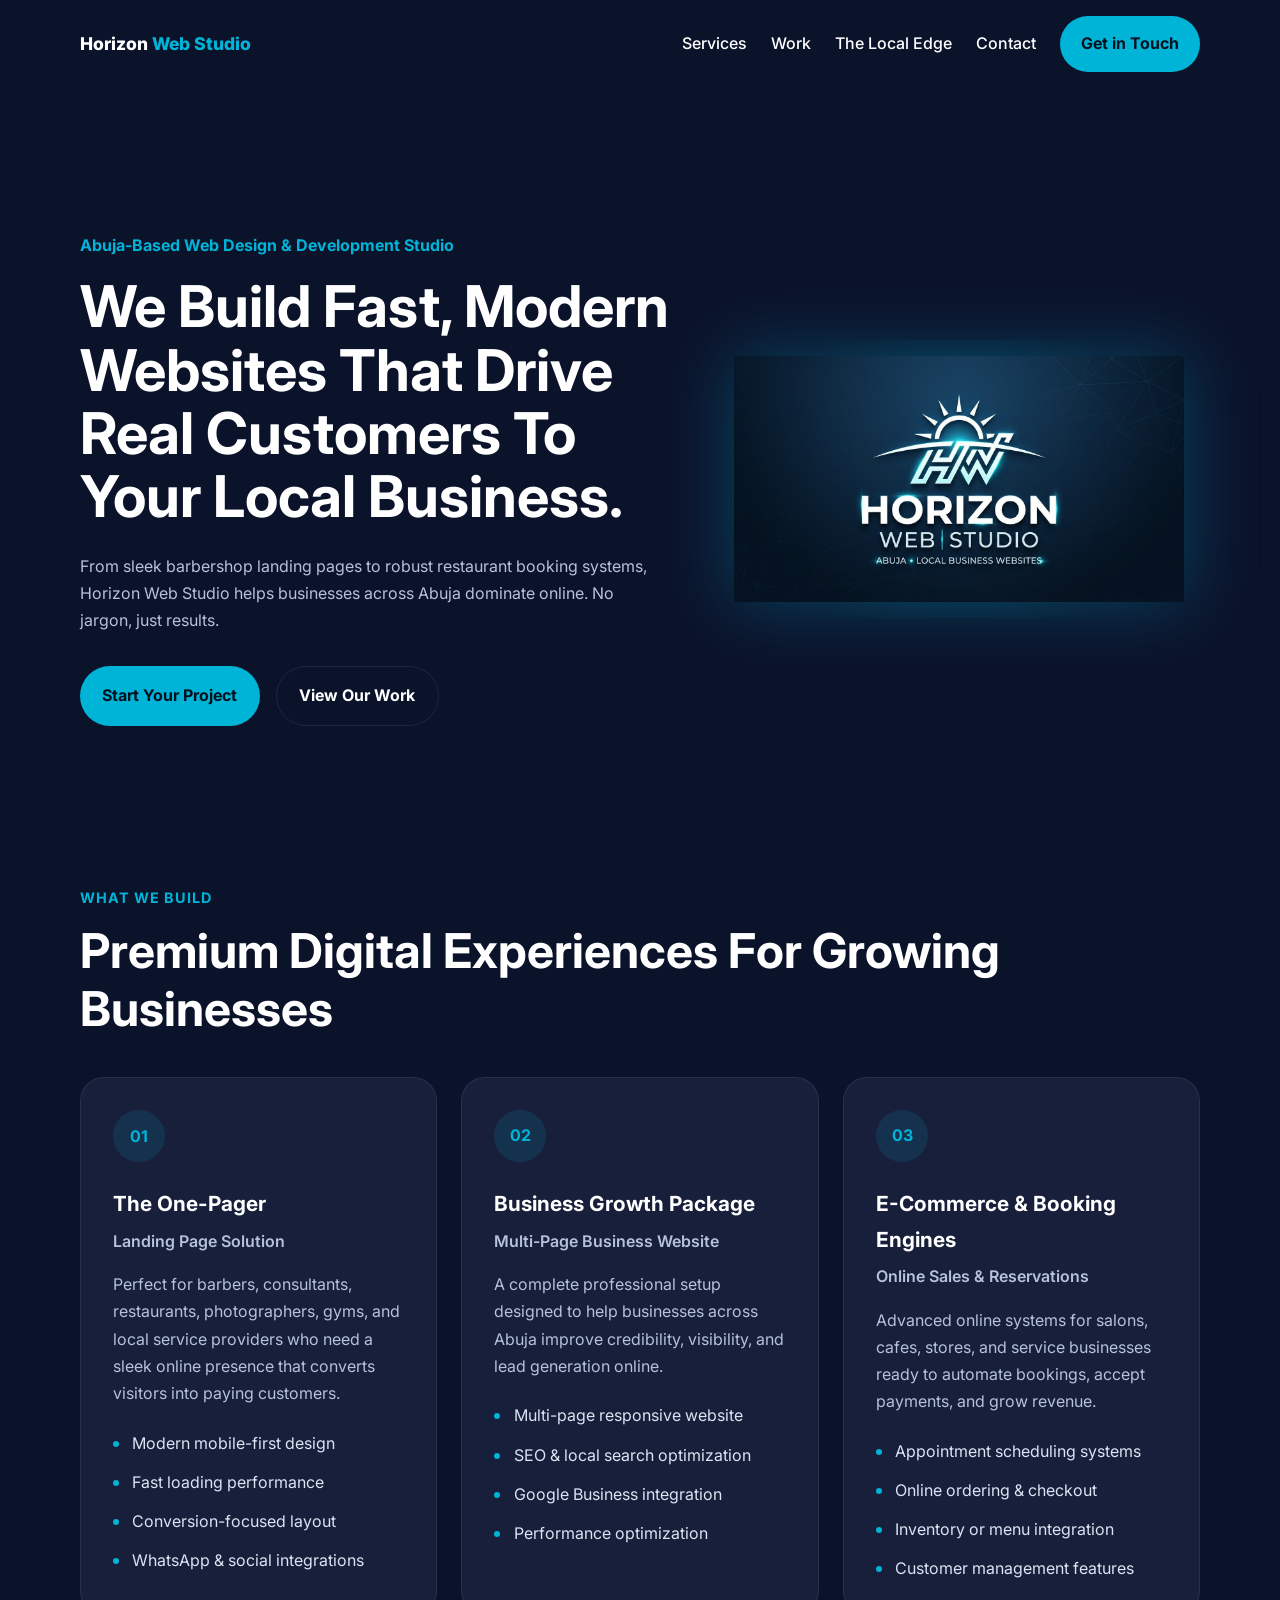
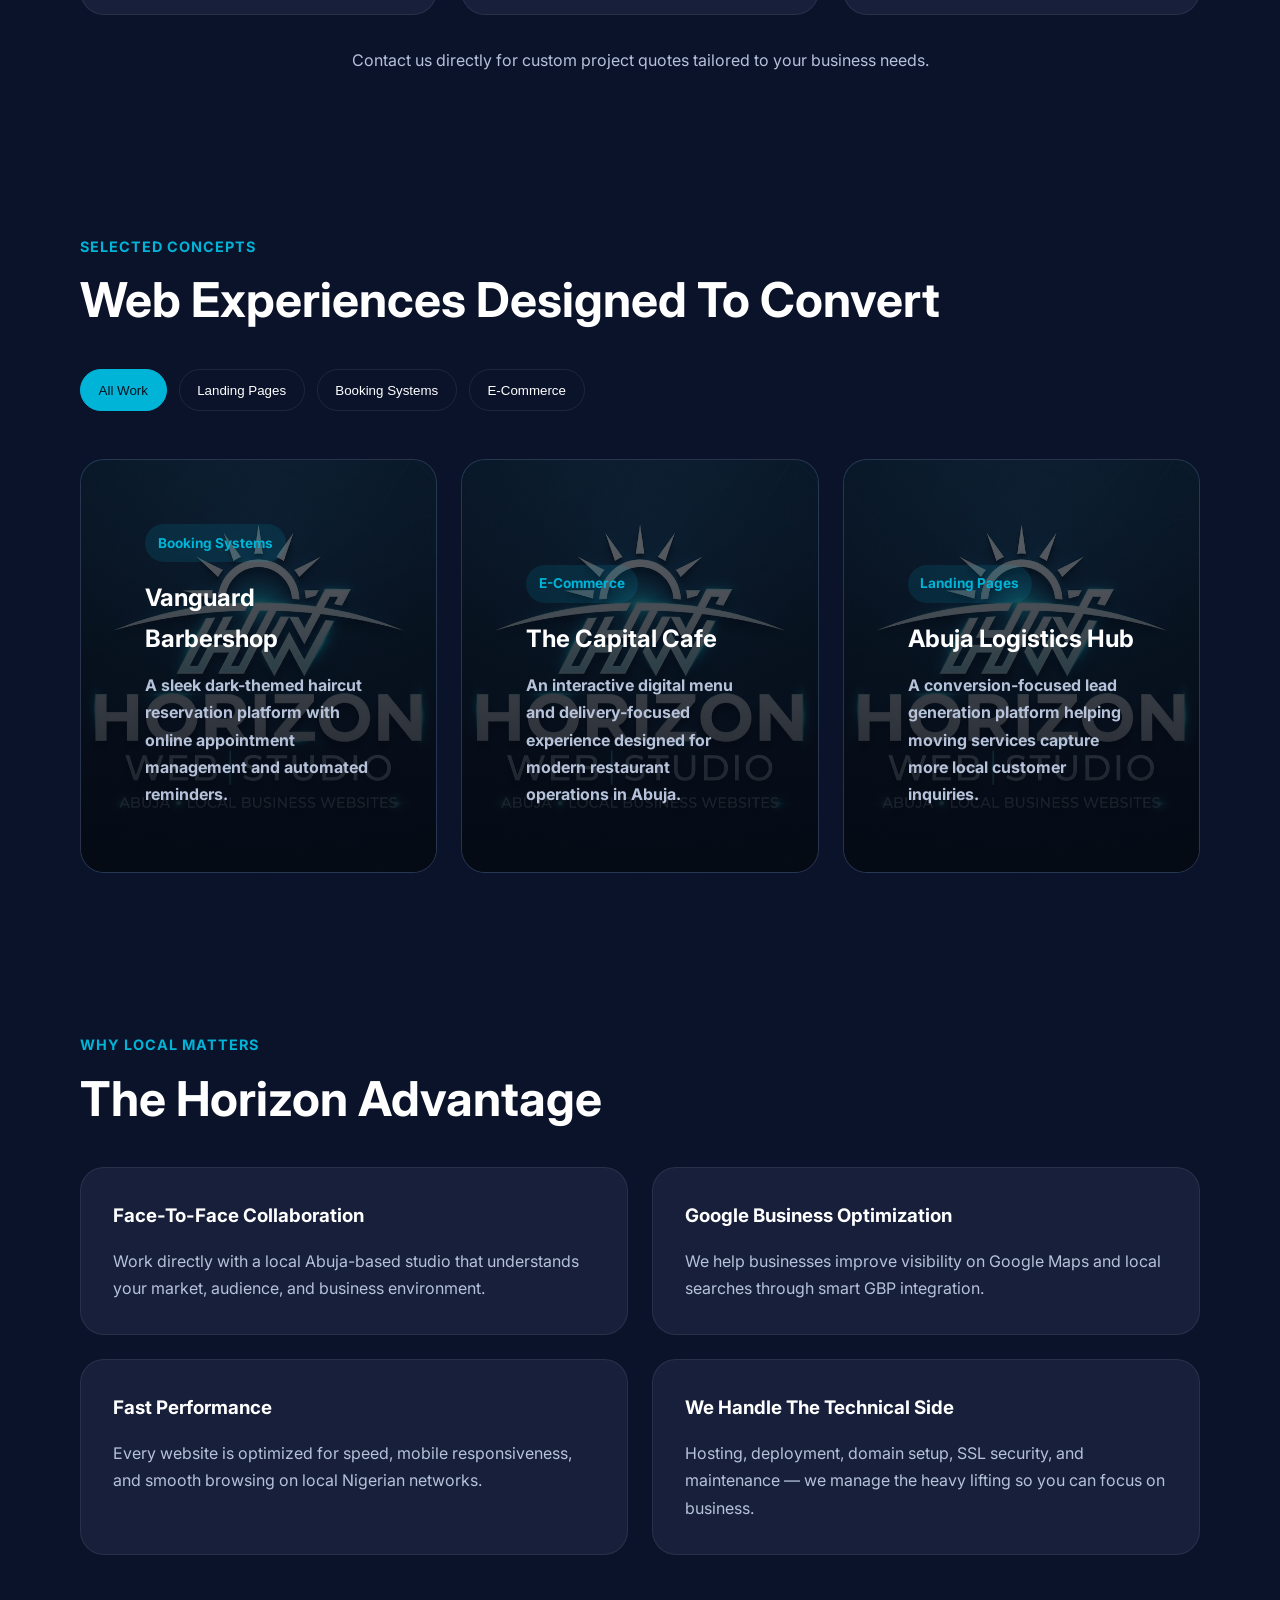
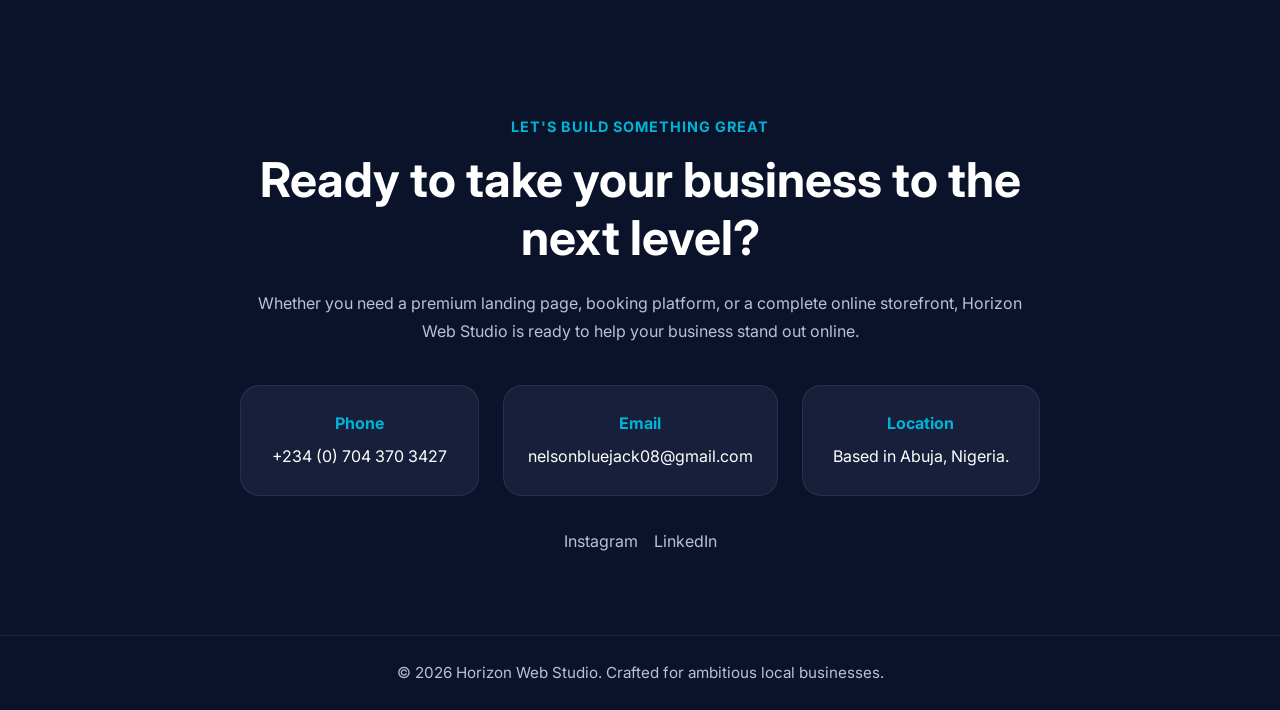
==== index.html @ 3ac1c565 "Add files via upload" ====
<!DOCTYPE html>
<html lang="en">
<head>
  <meta charset="UTF-8" />
  <meta name="viewport" content="width=device-width, initial-scale=1.0" />

  <title>Horizon Web Studio | Premium Web Development in Abuja</title>

  <!-- Favicon -->
  <link rel="icon" type="image/svg+xml" href="./favicon.svg" />

  <!-- Fonts -->
  <link rel="preconnect" href="https://fonts.googleapis.com" />
  <link rel="preconnect" href="https://fonts.gstatic.com" crossorigin />
  <link
    href="https://fonts.googleapis.com/css2?family=Inter:wght@400;500;600;700;800&display=swap"
    rel="stylesheet"
  />

  <!-- CSS -->
  <link rel="stylesheet" href="./style.css" />
</head>
<body>

  <!-- HEADER -->
  <header class="header" id="header">
    <div class="container nav-container">

      <a href="#hero" class="logo">
        Horizon <span>Web Studio</span>
      </a>

      <button
        class="menu-toggle"
        id="menuToggle"
        aria-label="Toggle navigation"
        aria-expanded="false"
        aria-controls="mobileNav"
      >
        <span></span>
        <span></span>
        <span></span>
      </button>

      <nav class="nav" id="mobileNav">
        <a href="#services">Services</a>
        <a href="#portfolio">Work</a>
        <a href="#local-edge">The Local Edge</a>
        <a href="#contact">Contact</a>

        <a href="#contact" class="nav-cta">
          Get in Touch
        </a>
      </nav>
    </div>
  </header>

  <!-- HERO -->
  <section class="hero" id="hero">
    <div class="container hero-grid">

      <div class="hero-content">
        <p class="hero-tag">
          Abuja-Based Web Design & Development Studio
        </p>

        <h1>
          We Build Fast, Modern Websites That Drive Real Customers To Your Local Business.
        </h1>

        <p class="hero-description">
          From sleek barbershop landing pages to robust restaurant booking systems,
          Horizon Web Studio helps businesses across Abuja dominate online.
          No jargon, just results.
        </p>

        <div class="hero-actions">
          <a href="#contact" class="btn btn-primary">
            Start Your Project
          </a>

          <a href="#portfolio" class="btn btn-secondary">
            View Our Work
          </a>
        </div>
      </div>

      <div class="hero-visual">
        <div class="hero-image-wrapper">
          <img
            src="./logo-hero.png"
            alt="Horizon Web Studio Premium Logo"
            class="hero-image"
          />
        </div>
      </div>

    </div>
  </section>

  <!-- SERVICES -->
  <section class="services section" id="services">
    <div class="container">

      <div class="section-heading">
        <p class="section-label">What We Build</p>
        <h2>Premium Digital Experiences For Growing Businesses</h2>
      </div>

      <div class="services-grid">

        <article class="service-card">
          <div class="service-icon">01</div>

          <h3>The One-Pager</h3>

          <p class="service-subtitle">
            Landing Page Solution
          </p>

          <p>
            Perfect for barbers, consultants, restaurants, photographers,
            gyms, and local service providers who need a sleek online presence
            that converts visitors into paying customers.
          </p>

          <ul>
            <li>Modern mobile-first design</li>
            <li>Fast loading performance</li>
            <li>Conversion-focused layout</li>
            <li>WhatsApp & social integrations</li>
          </ul>
        </article>

        <article class="service-card">
          <div class="service-icon">02</div>

          <h3>Business Growth Package</h3>

          <p class="service-subtitle">
            Multi-Page Business Website
          </p>

          <p>
            A complete professional setup designed to help businesses across Abuja
            improve credibility, visibility, and lead generation online.
          </p>

          <ul>
            <li>Multi-page responsive website</li>
            <li>SEO & local search optimization</li>
            <li>Google Business integration</li>
            <li>Performance optimization</li>
          </ul>
        </article>

        <article class="service-card">
          <div class="service-icon">03</div>

          <h3>E-Commerce & Booking Engines</h3>

          <p class="service-subtitle">
            Online Sales & Reservations
          </p>

          <p>
            Advanced online systems for salons, cafes, stores, and service businesses
            ready to automate bookings, accept payments, and grow revenue.
          </p>

          <ul>
            <li>Appointment scheduling systems</li>
            <li>Online ordering & checkout</li>
            <li>Inventory or menu integration</li>
            <li>Customer management features</li>
          </ul>
        </article>

      </div>

      <p class="services-note">
        Contact us directly for custom project quotes tailored to your business needs.
      </p>

    </div>
  </section>

  <!-- PORTFOLIO -->
  <section class="portfolio section" id="portfolio">
    <div class="container">

      <div class="section-heading">
        <p class="section-label">Selected Concepts</p>
        <h2>Web Experiences Designed To Convert</h2>
      </div>

      <!-- FILTERS -->
      <div class="portfolio-filters">

        <button class="filter-btn active" data-filter="all">
          All Work
        </button>

        <button class="filter-btn" data-filter="landing">
          Landing Pages
        </button>

        <button class="filter-btn" data-filter="booking">
          Booking Systems
        </button>

        <button class="filter-btn" data-filter="ecommerce">
          E-Commerce
        </button>

      </div>

      <!-- GRID -->
      <div class="portfolio-grid">

        <article
        class="portfolio-card"
        data-category="booking"
        >
            <img
                src="./logo-hero.png"
                alt="Vanguard Barbershop website preview"
                class="portfolio-image"
            />

            <div class="portfolio-overlay"></div>

            <div class="portfolio-content">
                <span class="portfolio-tag">
                Booking Systems
                </span>

                <h3>Vanguard Barbershop</h3>

                <p>
                A sleek dark-themed haircut reservation platform with online
                appointment management and automated reminders.
                </p>
            </div>
        </article>

        <article
          class="portfolio-card"
          data-category="ecommerce"
        >

            <img
                src="./logo-hero.png"
                alt="Vanguard Barbershop website preview"
                class="portfolio-image"
            />

          <div class="portfolio-overlay"></div>

          <div class="portfolio-content">
            <span class="portfolio-tag">
              E-Commerce
            </span>

            <h3>The Capital Cafe</h3>

            <p>
              An interactive digital menu and delivery-focused experience
              designed for modern restaurant operations in Abuja.
            </p>
          </div>
        </article>

        <article
          class="portfolio-card"
          data-category="landing"
        >

            <img
                src="./logo-hero.png"
                alt="Vanguard Barbershop website preview"
                class="portfolio-image"
            />

          <div class="portfolio-overlay"></div>

          <div class="portfolio-content">
            <span class="portfolio-tag">
              Landing Pages
            </span>

            <h3>Abuja Logistics Hub</h3>

            <p>
              A conversion-focused lead generation platform helping moving
              services capture more local customer inquiries.
            </p>
          </div>
        </article>

      </div>

    </div>
  </section>

  <!-- LOCAL EDGE -->
  <section class="local-edge section" id="local-edge">
    <div class="container">

      <div class="section-heading">
        <p class="section-label">Why Local Matters</p>
        <h2>The Horizon Advantage</h2>
      </div>

      <div class="edge-grid">

        <div class="edge-card">
          <h3>Face-To-Face Collaboration</h3>

          <p>
            Work directly with a local Abuja-based studio that understands your
            market, audience, and business environment.
          </p>
        </div>

        <div class="edge-card">
          <h3>Google Business Optimization</h3>

          <p>
            We help businesses improve visibility on Google Maps and local
            searches through smart GBP integration.
          </p>
        </div>

        <div class="edge-card">
          <h3>Fast Performance</h3>

          <p>
            Every website is optimized for speed, mobile responsiveness,
            and smooth browsing on local Nigerian networks.
          </p>
        </div>

        <div class="edge-card">
          <h3>We Handle The Technical Side</h3>

          <p>
            Hosting, deployment, domain setup, SSL security, and maintenance —
            we manage the heavy lifting so you can focus on business.
          </p>
        </div>

      </div>

    </div>
  </section>

  <!-- CONTACT -->
  <section class="contact section" id="contact">
    <div class="container contact-container">

      <p class="section-label">Let's Build Something Great</p>

      <h2>
        Ready to take your business to the next level?
      </h2>

      <p class="contact-description">
        Whether you need a premium landing page, booking platform,
        or a complete online storefront, Horizon Web Studio is ready
        to help your business stand out online.
      </p>

      <div class="contact-details">

        <div class="contact-item">
          <span>Phone</span>
          <a href="tel:+2347043703427">
            +234 (0) 704 370 3427
          </a>
        </div>

        <div class="contact-item">
          <span>Email</span>
          <a href="mailto:nelsonbluejack08@gmail.com">
            nelsonbluejack08@gmail.com
          </a>
        </div>

        <div class="contact-item">
          <span>Location</span>
          <p>Based in Abuja, Nigeria.</p>
        </div>

      </div>

      <div class="social-links">
        <a href="#">Instagram</a>
        <a href="#">LinkedIn</a>
      </div>

    </div>
  </section>

  <!-- FOOTER -->
  <footer class="footer">
    <div class="container footer-content">
      <p>
        © 2026 Horizon Web Studio. Crafted for ambitious local businesses.
      </p>
    </div>
  </footer>

  <!-- JS -->
  <script src="./app.js"></script>

</body>
</html>
---- style.css ----
/* RESET */
* {
  margin: 0;
  padding: 0;
  box-sizing: border-box;
}

html {
  scroll-behavior: smooth;
}

body {
  font-family: "Inter", sans-serif;
  background: #0b132b;
  color: #ffffff;
  line-height: 1.7;
  overflow-x: hidden;
}

/* VARIABLES */
:root {
  --bg-primary: #0b132b;
  --bg-secondary: #1c2541;
  --card-bg: rgba(28, 37, 65, 0.75);
  --text-primary: #ffffff;
  --text-secondary: #b6c2d9;
  --accent: #00b4d8;
  --accent-light: #4ea8de;
  --border: rgba(255, 255, 255, 0.08);
  --shadow: 0 10px 40px rgba(0, 180, 216, 0.15);
}

/* GLOBAL */
.container {
  width: min(1120px, 92%);
  margin-inline: auto;
}

.section {
  padding: 5rem 0;
}

.section-heading {
  margin-bottom: 2.5rem;
}

.section-label {
  color: var(--accent);
  font-weight: 700;
  text-transform: uppercase;
  letter-spacing: 1px;
  margin-bottom: 0.75rem;
  font-size: 0.9rem;
}

.section-heading h2,
.contact h2 {
  font-size: 2rem;
  line-height: 1.2;
}

img {
  max-width: 100%;
  display: block;
}

a {
  text-decoration: none;
}

ul {
  list-style: none;
}

/* HEADER */
.header {
  position: sticky;
  top: 0;
  z-index: 1000;
  padding: 1rem 0;
  transition: all 0.3s ease;
}

.header.scrolled {
  background: rgba(11, 19, 43, 0.78);
  backdrop-filter: blur(14px);
  border-bottom: 1px solid var(--border);
}

.nav-container {
  display: flex;
  align-items: center;
  justify-content: space-between;
}

.logo {
  color: white;
  font-size: 1.1rem;
  font-weight: 800;
}

.logo span {
  color: var(--accent);
}

.menu-toggle {
  width: 48px;
  height: 48px;
  background: transparent;
  border: none;
  display: flex;
  flex-direction: column;
  justify-content: center;
  gap: 5px;
  cursor: pointer;
}

.menu-toggle span {
  width: 24px;
  height: 2px;
  background: white;
  transition: 0.3s ease;
}

.nav {
  position: fixed;
  top: 80px;
  left: 0;
  width: 100%;
  background: rgba(11, 19, 43, 0.96);
  backdrop-filter: blur(18px);
  padding: 2rem;
  display: flex;
  flex-direction: column;
  gap: 1.5rem;
  transform: translateY(-150%);
  transition: 0.35s ease;
  border-bottom: 1px solid var(--border);
}

.nav.active {
  transform: translateY(0);
}

.nav a {
  color: white;
  font-weight: 500;
}

.nav-cta {
  display: inline-flex;
  justify-content: center;
  align-items: center;
  background: var(--accent);
  color: #04111f !important;
  padding: 0.9rem 1.3rem;
  border-radius: 999px;
  font-weight: 700 !important;
}

/* HERO */
.hero {
  padding: 7rem 0 5rem;
}

.hero-grid {
  display: grid;
  gap: 3rem;
  align-items: center;
}

.hero-tag {
  color: var(--accent);
  font-weight: 700;
  margin-bottom: 1rem;
}

.hero h1 {
  font-size: 2.5rem;
  line-height: 1.1;
  margin-bottom: 1.5rem;
}

.hero-description {
  color: var(--text-secondary);
  margin-bottom: 2rem;
  max-width: 600px;
}

.hero-actions {
  display: flex;
  flex-wrap: wrap;
  gap: 1rem;
}

.btn {
  display: inline-flex;
  align-items: center;
  justify-content: center;
  padding: 0.95rem 1.4rem;
  border-radius: 999px;
  font-weight: 700;
  transition: 0.3s ease;
}

.btn-primary {
  background: var(--accent);
  color: #04111f;
}

.btn-primary:hover {
  transform: translateY(-3px);
  box-shadow: var(--shadow);
}

.btn-secondary {
  border: 1px solid var(--border);
  color: white;
}

.btn-secondary:hover {
  border-color: var(--accent);
  color: var(--accent);
}

.hero-image-wrapper {
  background: radial-gradient(
    circle at center,
    rgba(0, 180, 216, 0.18),
    transparent 70%
  );
  border-radius: 2rem;
  padding: 1rem;
  animation: float 4s ease-in-out infinite;
}

.hero-image {
  width: 100%;
  max-width: 500px;
  margin-inline: auto;
  filter: drop-shadow(0 0 35px rgba(0, 180, 216, 0.3));
}

@keyframes float {
  0%,
  100% {
    transform: translateY(0);
  }

  50% {
    transform: translateY(-10px);
  }
}

/* SERVICES */
.services-grid {
  display: grid;
  gap: 1.5rem;
}

.service-card {
  background: var(--card-bg);
  border: 1px solid var(--border);
  border-radius: 1.5rem;
  padding: 2rem;
  backdrop-filter: blur(10px);
  transition: 0.3s ease;
}

.service-card:hover {
  transform: translateY(-5px);
  border-color: rgba(0, 180, 216, 0.4);
}

.service-icon {
  width: 52px;
  height: 52px;
  border-radius: 50%;
  background: rgba(0, 180, 216, 0.12);
  color: var(--accent);
  display: grid;
  place-items: center;
  font-weight: 700;
  margin-bottom: 1.5rem;
}

.service-card h3 {
  margin-bottom: 0.4rem;
  font-size: 1.3rem;
}

.service-subtitle {
  color: var(--accent);
  margin-bottom: 1rem;
  font-weight: 600;
}

.service-card p {
  color: var(--text-secondary);
}

.service-card ul {
  margin-top: 1.4rem;
  display: grid;
  gap: 0.75rem;
}

.service-card li {
  color: #dce4f3;
  position: relative;
  padding-left: 1.2rem;
}

.service-card li::before {
  content: "";
  width: 6px;
  height: 6px;
  border-radius: 50%;
  background: var(--accent);
  position: absolute;
  left: 0;
  top: 11px;
}

.services-note {
  margin-top: 2rem;
  color: var(--text-secondary);
  text-align: center;
}

/* PORTFOLIO */
.portfolio-filters {
  display: flex;
  gap: 0.75rem;
  overflow-x: auto;
  padding-bottom: 1rem;
  margin-bottom: 2rem;
}

.portfolio-filters::-webkit-scrollbar {
  height: 5px;
}

.filter-btn {
  border: 1px solid var(--border);
  background: transparent;
  color: white;
  padding: 0.8rem 1.1rem;
  border-radius: 999px;
  cursor: pointer;
  white-space: nowrap;
  transition: 0.3s ease;
}

.filter-btn.active,
.filter-btn:hover {
  background: var(--accent);
  color: #04111f;
  border-color: var(--accent);
}

.portfolio-grid {
  display: grid;
  gap: 1.5rem;
}

.portfolio-card {
  position: relative;
  overflow: hidden;
  border-radius: 1.5rem;
  background:
    linear-gradient(
      135deg,
      rgba(0, 180, 216, 0.08),
      rgba(255, 255, 255, 0.02)
    ),
    #141d38;
  border: 1px solid var(--border);
  padding: 2rem;
  display: flex;
  align-items: flex-end;


  min-height: 340px;
  transition: 0.4s ease;

  align-items: flex-end;
  isolation: isolate;
  cursor: pointer;
}

.portfolio-card:hover {
  transform: translateY(-8px);
  border-color: rgba(0, 180, 216, 0.4);
  box-shadow: 0 15px 45px rgba(0, 180, 216, 0.15);
}



.portfolio-overlay {
  position: absolute;
  inset: 0;

  background:
    linear-gradient(
      to top,
      rgba(5, 10, 20, 0.95) 0%,

      rgba(5, 10, 20, 0.6) 100%
    );

  z-index: 1;
}

.portfolio-image {
  position: absolute;
  inset: 0;
  width: 100%;
  height: 100%;
  object-fit: cover;
  transition: transform 0.6s ease;
}

.portfolio-card:hover .portfolio-image {
  transform: scale(1.06);
}

.portfolio-content {
  position: relative;
  z-index: 2;
  padding: 2rem;

}

.portfolio-tag {
  display: inline-block;
  margin-bottom: 1rem;
  background: rgba(0, 180, 216, 0.12);
  color: var(--accent);
  padding: 0.45rem 0.8rem;
  border-radius: 999px;
  font-size: 0.85rem;
  font-weight: 700;
}

.portfolio-card h3 {
  font-size: 1.5rem;
  margin-bottom: 0.8rem;
}

.portfolio-card p {
  color: var(--text-secondary);
  font-weight: bold;
}

.portfolio-card.hidden {
  opacity: 0;
  transform: scale(0.95);
  pointer-events: none;
  display: none;
}

/* LOCAL EDGE */
.edge-grid {
  display: grid;
  gap: 1.5rem;
}

.edge-card {
  background: var(--card-bg);
  border: 1px solid var(--border);
  border-radius: 1.5rem;
  padding: 2rem;
}

.edge-card h3 {
  margin-bottom: 1rem;
}

.edge-card p {
  color: var(--text-secondary);
}

/* CONTACT */
.contact {
  text-align: center;
}

.contact-container {
  max-width: 800px;
}

.contact-description {
  color: var(--text-secondary);
  margin: 1.5rem auto 2.5rem;
}

.contact-details {
  display: grid;
  gap: 1.5rem;
  margin-bottom: 2rem;
}

.contact-item {
  background: var(--card-bg);
  border: 1px solid var(--border);
  border-radius: 1.2rem;
  padding: 1.5rem;
}

.contact-item span {
  display: block;
  color: var(--accent);
  margin-bottom: 0.4rem;
  font-weight: 700;
}

.contact-item a,
.contact-item p {
  color: white;
}

.social-links {
  display: flex;
  justify-content: center;
  gap: 1rem;
}

.social-links a {
  color: var(--text-secondary);
  transition: 0.3s ease;
}

.social-links a:hover {
  color: var(--accent);
}

/* FOOTER */
.footer {
  border-top: 1px solid var(--border);
  padding: 1.5rem 0;
}

.footer-content {
  text-align: center;
  color: var(--text-secondary);
  font-size: 0.95rem;
}

/* TABLET */
@media (min-width: 768px) {

  .hero h1 {
    font-size: 3.6rem;
  }

  .services-grid,
  .portfolio-grid,
  .edge-grid {
    grid-template-columns: repeat(2, 1fr);
  }

  .contact-details {
    grid-template-columns: repeat(3, 1fr);
  }
}

/* DESKTOP */
@media (min-width: 1024px) {

  .menu-toggle {
    display: none;
  }

  .nav {
    position: static;
    width: auto;
    transform: none;
    background: transparent;
    border: none;
    backdrop-filter: none;
    padding: 0;
    flex-direction: row;
    align-items: center;
  }

  .hero {
    padding-top: 9rem;
  }

  .hero-grid {
    grid-template-columns: 1.1fr 0.9fr;
  }

  .services-grid {
    grid-template-columns: repeat(3, 1fr);
  }

  .portfolio-grid {
    grid-template-columns: repeat(3, 1fr);
  }

  .edge-grid {
    grid-template-columns: repeat(2, 1fr);
  }

  .section-heading h2,
  .contact h2 {
    font-size: 3rem;
  }
}
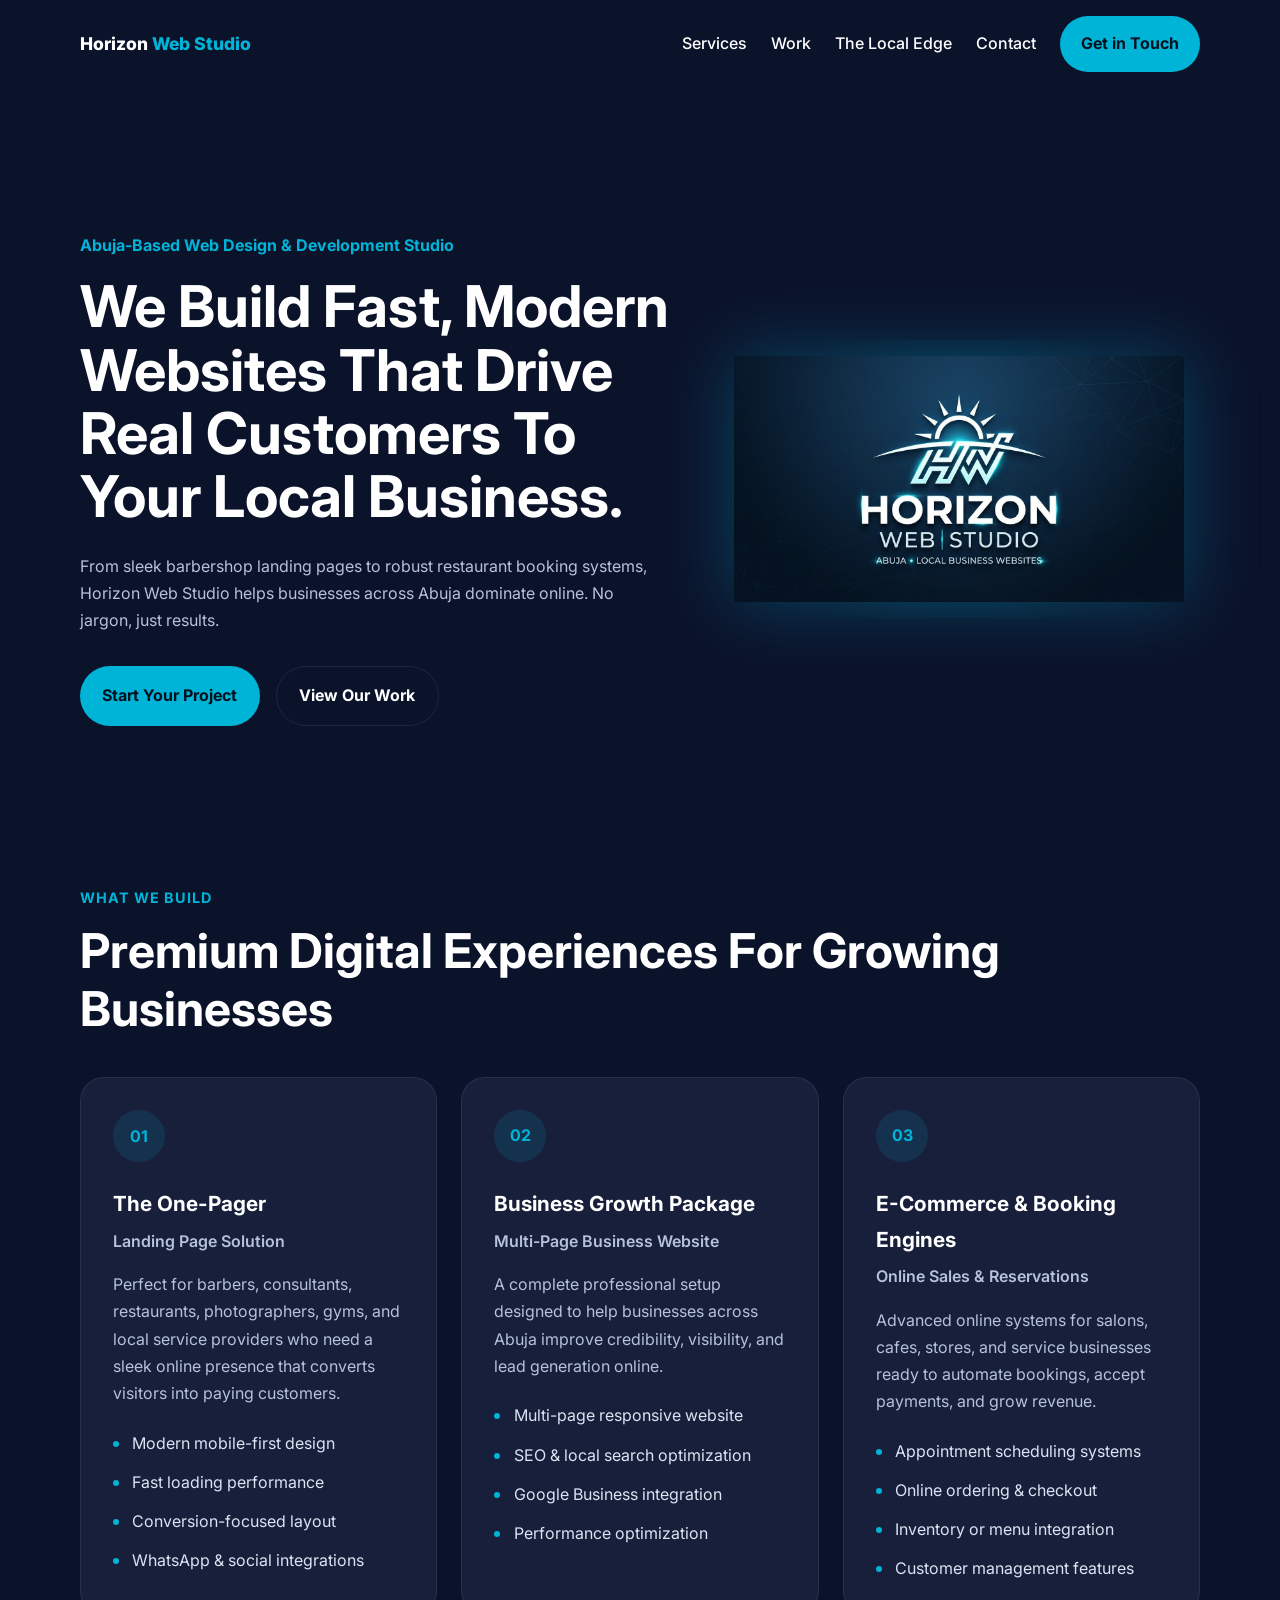
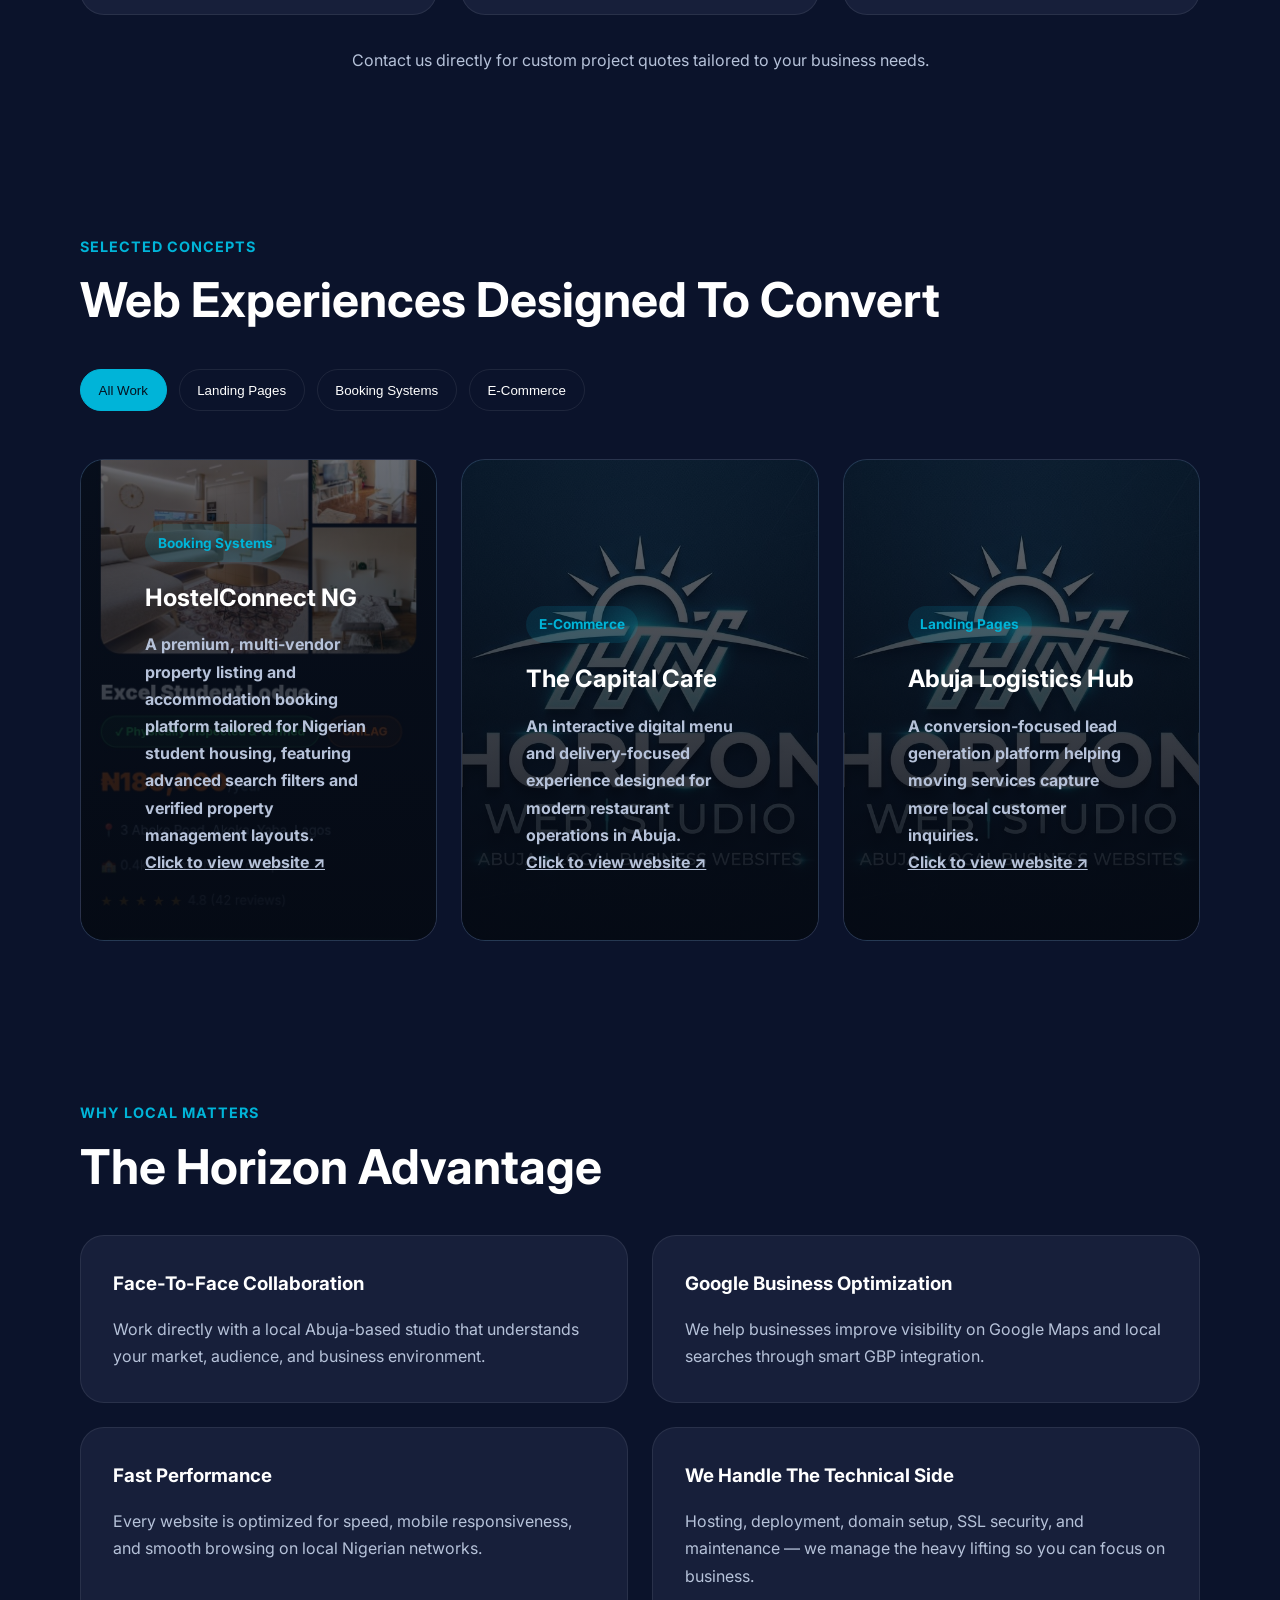
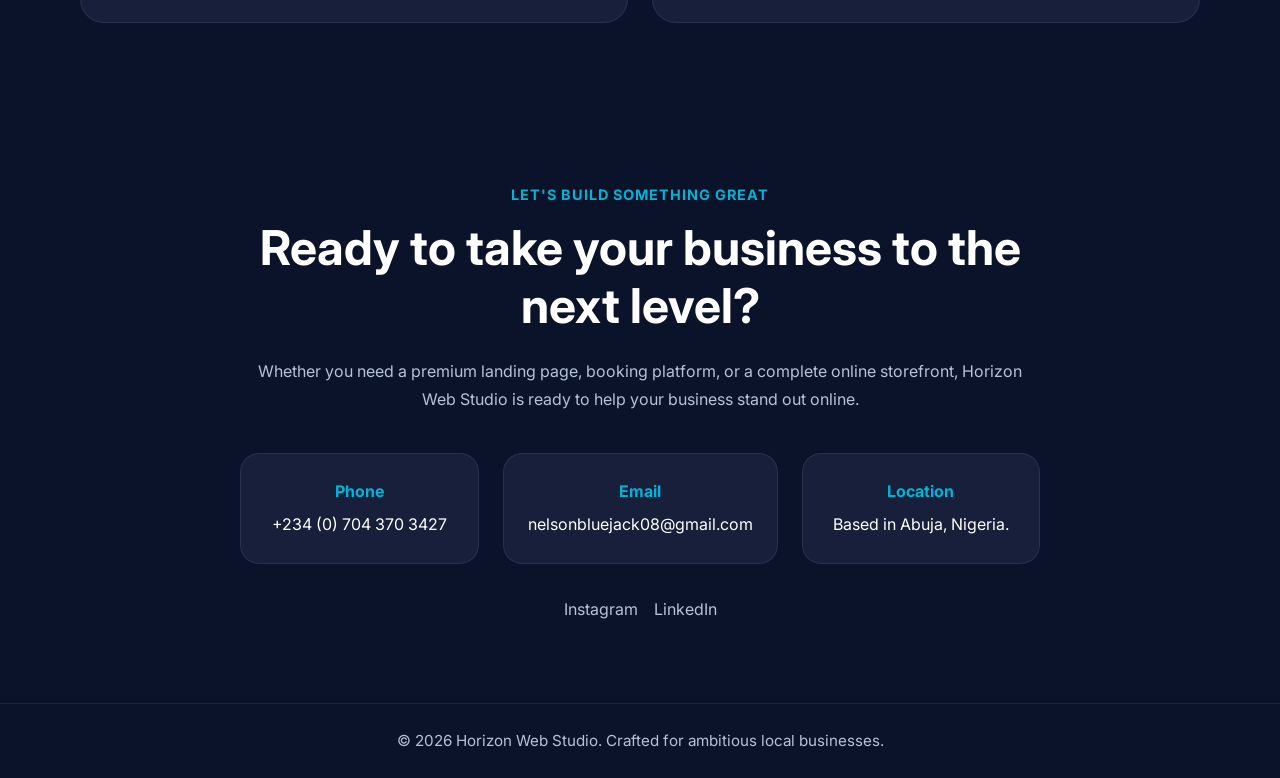
==== commit 0c619a26: "Add files via upload" ====
--- a/index.html
+++ b/index.html
@@ -222,31 +222,67 @@
         class="portfolio-card"
         data-category="booking"
         >
+        <a href="https://hostel-connect-nu.vercel.app/" target="_blank" style="color: white;">
+            <img
+                src="./images/hostel_connect_image.jpg"
+                alt="Hostel Connect website preview"
+                class="portfolio-image"
+            />
+
+            <div class="portfolio-overlay"></div>
+
+            <div class="portfolio-content">
+                <span class="portfolio-tag">
+                Booking Systems
+                </span>
+
+                <h3>HostelConnect NG</h3>
+
+                <p>
+                A premium, multi-vendor property listing and accommodation 
+                booking platform tailored for Nigerian student housing, 
+                featuring advanced search filters and verified property management layouts.
+                </p>
+                <p style="text-decoration: underline;">
+                Click to view website ↗️
+                </p>
+            </div>
+            </a>
+        </article>
+
+        <article
+          class="portfolio-card"
+          data-category="ecommerce"
+        >
+
             <img
                 src="./logo-hero.png"
                 alt="Vanguard Barbershop website preview"
                 class="portfolio-image"
             />
 
-            <div class="portfolio-overlay"></div>
-
-            <div class="portfolio-content">
-                <span class="portfolio-tag">
-                Booking Systems
-                </span>
-
-                <h3>Vanguard Barbershop</h3>
-
-                <p>
-                A sleek dark-themed haircut reservation platform with online
-                appointment management and automated reminders.
-                </p>
-            </div>
+          <div class="portfolio-overlay"></div>
+
+          <div class="portfolio-content">
+            <span class="portfolio-tag">
+              E-Commerce
+            </span>
+
+            <h3>The Capital Cafe</h3>
+
+            <p>
+              An interactive digital menu and delivery-focused experience
+              designed for modern restaurant operations in Abuja.
+            </p>
+            <p style="text-decoration: underline;">
+                Click to view website ↗️
+            </p>
+          </div>
         </article>
 
         <article
           class="portfolio-card"
-          data-category="ecommerce"
+          data-category="landing"
         >
 
             <img
@@ -259,33 +295,6 @@
 
           <div class="portfolio-content">
             <span class="portfolio-tag">
-              E-Commerce
-            </span>
-
-            <h3>The Capital Cafe</h3>
-
-            <p>
-              An interactive digital menu and delivery-focused experience
-              designed for modern restaurant operations in Abuja.
-            </p>
-          </div>
-        </article>
-
-        <article
-          class="portfolio-card"
-          data-category="landing"
-        >
-
-            <img
-                src="./logo-hero.png"
-                alt="Vanguard Barbershop website preview"
-                class="portfolio-image"
-            />
-
-          <div class="portfolio-overlay"></div>
-
-          <div class="portfolio-content">
-            <span class="portfolio-tag">
               Landing Pages
             </span>
 
@@ -294,6 +303,9 @@
             <p>
               A conversion-focused lead generation platform helping moving
               services capture more local customer inquiries.
+            </p>
+            <p style="text-decoration: underline;">
+                Click to view website ↗️
             </p>
           </div>
         </article>
